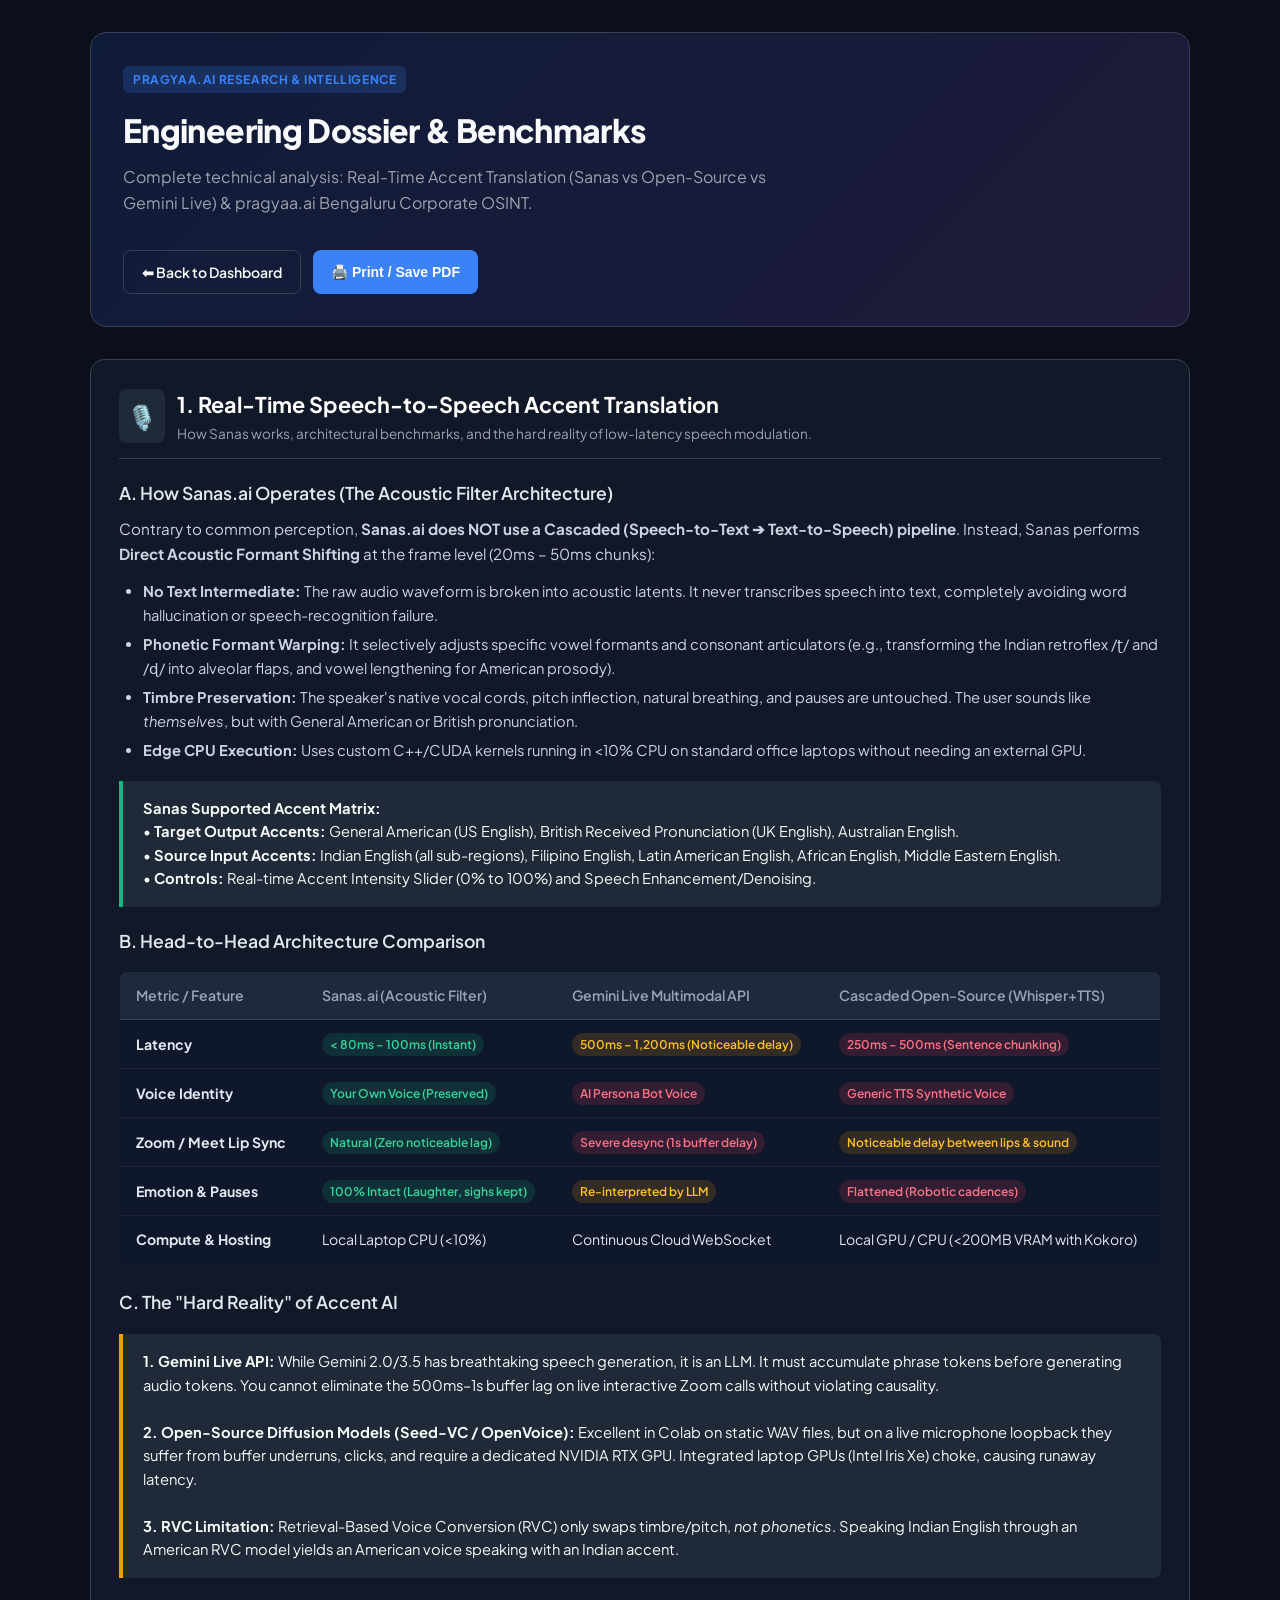
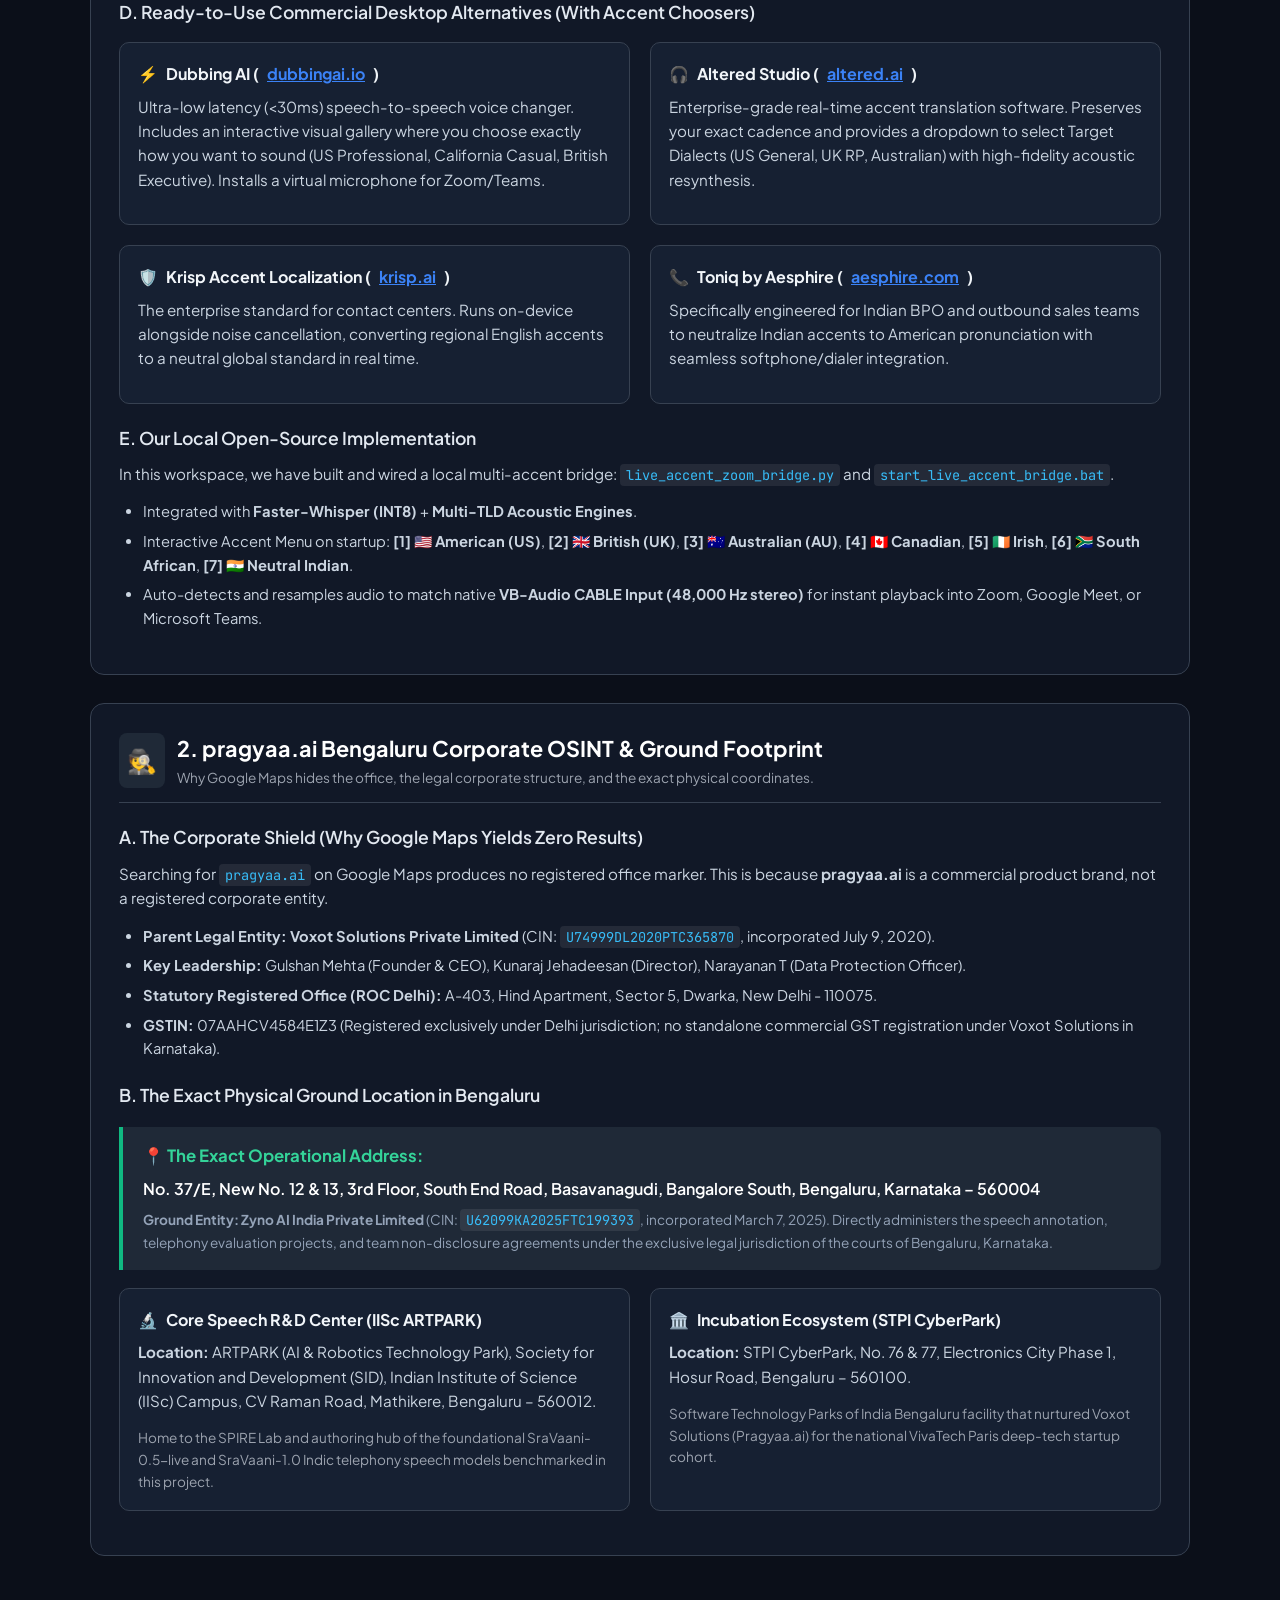
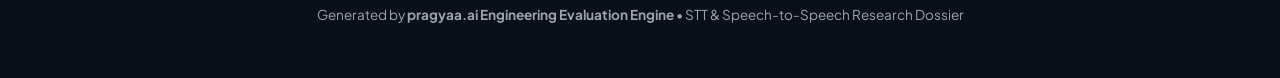
==== pragyaa_dashboard/static/research_dossier.html @ 85361247 "docs: integrate accent translation research and pragyaa.ai bengaluru OSINT dossier into dashboard" ====
<!DOCTYPE html>
<html lang="en">
<head>
    <meta charset="UTF-8">
    <meta name="viewport" content="width=device-width, initial-scale=1.0">
    <title>Comprehensive AI Speech Research Dossier | pragyaa.ai</title>
    <link href="https://fonts.googleapis.com/css2?family=Plus+Jakarta+Sans:wght@400;500;600;700;800&family=JetBrains+Mono:wght@400;500;600&display=swap" rel="stylesheet">
    <style>
        :root {
            --bg-page: #0b0f19;
            --bg-card: #111827;
            --bg-card-sub: #1f2937;
            --border: #374151;
            --border-accent: #2563eb;
            --text-main: #f9fafb;
            --text-muted: #9ca3af;
            --accent-blue: #3b82f6;
            --accent-emerald: #10b981;
            --accent-amber: #f59e0b;
            --accent-rose: #f43f5e;
            --accent-purple: #8b5cf6;
            --font-sans: 'Plus Jakarta Sans', sans-serif;
            --font-mono: 'JetBrains Mono', monospace;
        }

        * { box-sizing: border-box; margin: 0; padding: 0; }
        body {
            background-color: var(--bg-page);
            color: var(--text-main);
            font-family: var(--font-sans);
            line-height: 1.6;
            padding: 32px 20px;
        }

        .container {
            max-width: 1100px;
            margin: 0 auto;
        }

        .header-box {
            background: linear-gradient(135deg, rgba(37,99,235,0.15) 0%, rgba(139,92,246,0.15) 100%);
            border: 1px solid var(--border);
            border-radius: 16px;
            padding: 32px;
            margin-bottom: 32px;
            display: flex;
            justify-content: space-between;
            align-items: flex-start;
            flex-wrap: wrap;
            gap: 20px;
        }

        .title-badge {
            display: inline-block;
            background: rgba(59,130,246,0.2);
            color: var(--accent-blue);
            font-size: 0.75rem;
            font-weight: 700;
            padding: 4px 10px;
            border-radius: 6px;
            text-transform: uppercase;
            letter-spacing: 0.05em;
            margin-bottom: 12px;
        }

        h1 {
            font-size: 2rem;
            font-weight: 800;
            letter-spacing: -0.02em;
            margin-bottom: 8px;
        }

        .subtitle {
            color: var(--text-muted);
            font-size: 1rem;
            max-width: 700px;
        }

        .actions-btn {
            display: inline-flex;
            gap: 12px;
        }

        .btn {
            padding: 10px 18px;
            border-radius: 8px;
            font-size: 0.875rem;
            font-weight: 600;
            text-decoration: none;
            cursor: pointer;
            transition: all 0.2s;
            display: inline-flex;
            align-items: center;
            gap: 6px;
        }

        .btn-primary { background: var(--accent-blue); color: #fff; border: none; }
        .btn-primary:hover { background: #1d4ed8; }
        .btn-outline { background: transparent; color: var(--text-main); border: 1px solid var(--border); }
        .btn-outline:hover { background: var(--bg-card-sub); }

        .section-card {
            background: var(--bg-card);
            border: 1px solid var(--border);
            border-radius: 14px;
            padding: 28px;
            margin-bottom: 28px;
        }

        .section-header {
            display: flex;
            align-items: center;
            gap: 12px;
            margin-bottom: 20px;
            padding-bottom: 14px;
            border-bottom: 1px solid var(--border);
        }

        .section-icon {
            font-size: 1.5rem;
            padding: 8px;
            background: var(--bg-card-sub);
            border-radius: 8px;
        }

        h2 { font-size: 1.35rem; font-weight: 700; color: #fff; }
        h3 { font-size: 1.1rem; font-weight: 600; margin: 20px 0 10px; color: #e2e8f0; }

        p { color: #cbd5e1; font-size: 0.95rem; margin-bottom: 14px; }
        ul, ol { margin-left: 24px; margin-bottom: 16px; color: #cbd5e1; font-size: 0.92rem; }
        li { margin-bottom: 6px; }

        .callout-box {
            background: var(--bg-card-sub);
            border-left: 4px solid var(--accent-blue);
            padding: 16px 20px;
            border-radius: 0 8px 8px 0;
            margin: 18px 0;
            font-size: 0.92rem;
        }
        .callout-box.amber { border-left-color: var(--accent-amber); }
        .callout-box.emerald { border-left-color: var(--accent-emerald); }
        .callout-box.rose { border-left-color: var(--accent-rose); }

        .code-pill {
            font-family: var(--font-mono);
            background: rgba(255,255,255,0.08);
            color: #38bdf8;
            padding: 2px 6px;
            border-radius: 4px;
            font-size: 0.85rem;
        }

        table {
            width: 100%;
            border-collapse: collapse;
            font-size: 0.88rem;
            margin: 16px 0 24px;
            background: #0f172a;
            border-radius: 8px;
            overflow: hidden;
            border: 1px solid var(--border);
        }

        th {
            background: #1e293b;
            color: #94a3b8;
            font-weight: 600;
            text-align: left;
            padding: 12px 16px;
            border-bottom: 1px solid var(--border);
        }

        td {
            padding: 12px 16px;
            border-bottom: 1px solid rgba(255,255,255,0.05);
            color: #e2e8f0;
        }

        tr:last-child td { border-bottom: none; }
        tr:hover td { background: rgba(255,255,255,0.02); }

        .badge-pill {
            display: inline-block;
            font-size: 0.75rem;
            font-weight: 600;
            padding: 2px 8px;
            border-radius: 12px;
        }
        .badge-pill.green { background: rgba(16,185,129,0.15); color: #34d399; }
        .badge-pill.blue { background: rgba(59,130,246,0.15); color: #60a5fa; }
        .badge-pill.amber { background: rgba(245,158,11,0.15); color: #fbbf24; }
        .badge-pill.rose { background: rgba(244,63,94,0.15); color: #fb7185; }

        .grid-2 {
            display: grid;
            grid-template-columns: 1fr 1fr;
            gap: 20px;
            margin: 16px 0;
        }

        @media (max-width: 768px) {
            .grid-2 { grid-template-columns: 1fr; }
            .header-box { flex-direction: column; }
        }

        .mini-card {
            background: #162032;
            border: 1px solid var(--border);
            border-radius: 10px;
            padding: 18px;
        }

        .mini-card h4 {
            font-size: 1rem;
            color: #f1f5f9;
            margin-bottom: 8px;
            display: flex;
            align-items: center;
            gap: 8px;
        }
    </style>
</head>
<body>
    <div class="container">
        <!-- Header -->
        <header class="header-box">
            <div>
                <span class="title-badge">pragyaa.ai Research & Intelligence</span>
                <h1>Engineering Dossier & Benchmarks</h1>
                <p class="subtitle">Complete technical analysis: Real-Time Accent Translation (Sanas vs Open-Source vs Gemini Live) & pragyaa.ai Bengaluru Corporate OSINT.</p>
            </div>
            <div class="actions-btn">
                <a href="/" class="btn btn-outline">⬅ Back to Dashboard</a>
                <button onclick="window.print()" class="btn btn-primary">🖨️ Print / Save PDF</button>
            </div>
        </header>

        <!-- SECTION 1: REAL-TIME ACCENT TRANSLATION -->
        <article class="section-card" id="accent-translation">
            <div class="section-header">
                <span class="section-icon">🎙️</span>
                <div>
                    <h2>1. Real-Time Speech-to-Speech Accent Translation</h2>
                    <p style="margin:0; font-size:0.85rem; color:var(--text-muted);">How Sanas works, architectural benchmarks, and the hard reality of low-latency speech modulation.</p>
                </div>
            </div>

            <h3>A. How Sanas.ai Operates (The Acoustic Filter Architecture)</h3>
            <p>
                Contrary to common perception, <b>Sanas.ai does NOT use a Cascaded (Speech-to-Text ➔ Text-to-Speech) pipeline</b>. 
                Instead, Sanas performs <b>Direct Acoustic Formant Shifting</b> at the frame level (20ms – 50ms chunks):
            </p>
            <ul>
                <li><b>No Text Intermediate:</b> The raw audio waveform is broken into acoustic latents. It never transcribes speech into text, completely avoiding word hallucination or speech-recognition failure.</li>
                <li><b>Phonetic Formant Warping:</b> It selectively adjusts specific vowel formants and consonant articulators (e.g., transforming the Indian retroflex /ʈ/ and /ɖ/ into alveolar flaps, and vowel lengthening for American prosody).</li>
                <li><b>Timbre Preservation:</b> The speaker's native vocal cords, pitch inflection, natural breathing, and pauses are untouched. The user sounds like <i>themselves</i>, but with General American or British pronunciation.</li>
                <li><b>Edge CPU Execution:</b> Uses custom C++/CUDA kernels running in &lt;10% CPU on standard office laptops without needing an external GPU.</li>
            </ul>

            <div class="callout-box emerald">
                <b>Sanas Supported Accent Matrix:</b><br>
                • <b>Target Output Accents:</b> General American (US English), British Received Pronunciation (UK English), Australian English.<br>
                • <b>Source Input Accents:</b> Indian English (all sub-regions), Filipino English, Latin American English, African English, Middle Eastern English.<br>
                • <b>Controls:</b> Real-time Accent Intensity Slider (0% to 100%) and Speech Enhancement/Denoising.
            </div>

            <h3>B. Head-to-Head Architecture Comparison</h3>
            <table>
                <thead>
                    <tr>
                        <th>Metric / Feature</th>
                        <th>Sanas.ai (Acoustic Filter)</th>
                        <th>Gemini Live Multimodal API</th>
                        <th>Cascaded Open-Source (Whisper+TTS)</th>
                    </tr>
                </thead>
                <tbody>
                    <tr>
                        <td><b>Latency</b></td>
                        <td><span class="badge-pill green">&lt; 80ms – 100ms (Instant)</span></td>
                        <td><span class="badge-pill amber">500ms – 1,200ms (Noticeable delay)</span></td>
                        <td><span class="badge-pill rose">250ms – 500ms (Sentence chunking)</span></td>
                    </tr>
                    <tr>
                        <td><b>Voice Identity</b></td>
                        <td><span class="badge-pill green">Your Own Voice (Preserved)</span></td>
                        <td><span class="badge-pill rose">AI Persona Bot Voice</span></td>
                        <td><span class="badge-pill rose">Generic TTS Synthetic Voice</span></td>
                    </tr>
                    <tr>
                        <td><b>Zoom / Meet Lip Sync</b></td>
                        <td><span class="badge-pill green">Natural (Zero noticeable lag)</span></td>
                        <td><span class="badge-pill rose">Severe desync (1s buffer delay)</span></td>
                        <td><span class="badge-pill amber">Noticeable delay between lips & sound</span></td>
                    </tr>
                    <tr>
                        <td><b>Emotion & Pauses</b></td>
                        <td><span class="badge-pill green">100% Intact (Laughter, sighs kept)</span></td>
                        <td><span class="badge-pill amber">Re-interpreted by LLM</span></td>
                        <td><span class="badge-pill rose">Flattened (Robotic cadences)</span></td>
                    </tr>
                    <tr>
                        <td><b>Compute & Hosting</b></td>
                        <td>Local Laptop CPU (&lt;10%)</td>
                        <td>Continuous Cloud WebSocket</td>
                        <td>Local GPU / CPU (&lt;200MB VRAM with Kokoro)</td>
                    </tr>
                </tbody>
            </table>

            <h3>C. The "Hard Reality" of Accent AI</h3>
            <div class="callout-box amber">
                <b>1. Gemini Live API:</b> While Gemini 2.0/3.5 has breathtaking speech generation, it is an LLM. It must accumulate phrase tokens before generating audio tokens. You cannot eliminate the 500ms–1s buffer lag on live interactive Zoom calls without violating causality.<br><br>
                <b>2. Open-Source Diffusion Models (Seed-VC / OpenVoice):</b> Excellent in Colab on static WAV files, but on a live microphone loopback they suffer from buffer underruns, clicks, and require a dedicated NVIDIA RTX GPU. Integrated laptop GPUs (Intel Iris Xe) choke, causing runaway latency.<br><br>
                <b>3. RVC Limitation:</b> Retrieval-Based Voice Conversion (RVC) only swaps timbre/pitch, <i>not phonetics</i>. Speaking Indian English through an American RVC model yields an American voice speaking with an Indian accent.
            </div>

            <h3>D. Ready-to-Use Commercial Desktop Alternatives (With Accent Choosers)</h3>
            <div class="grid-2">
                <div class="mini-card">
                    <h4><span>⚡</span> Dubbing AI (<a href="https://dubbingai.io" target="_blank" style="color:var(--accent-blue)">dubbingai.io</a>)</h4>
                    <p>Ultra-low latency (&lt;30ms) speech-to-speech voice changer. Includes an interactive visual gallery where you choose exactly how you want to sound (US Professional, California Casual, British Executive). Installs a virtual microphone for Zoom/Teams.</p>
                </div>
                <div class="mini-card">
                    <h4><span>🎧</span> Altered Studio (<a href="https://altered.ai" target="_blank" style="color:var(--accent-blue)">altered.ai</a>)</h4>
                    <p>Enterprise-grade real-time accent translation software. Preserves your exact cadence and provides a dropdown to select Target Dialects (US General, UK RP, Australian) with high-fidelity acoustic resynthesis.</p>
                </div>
                <div class="mini-card">
                    <h4><span>🛡️</span> Krisp Accent Localization (<a href="https://krisp.ai" target="_blank" style="color:var(--accent-blue)">krisp.ai</a>)</h4>
                    <p>The enterprise standard for contact centers. Runs on-device alongside noise cancellation, converting regional English accents to a neutral global standard in real time.</p>
                </div>
                <div class="mini-card">
                    <h4><span>📞</span> Toniq by Aesphire (<a href="https://aesphire.com" target="_blank" style="color:var(--accent-blue)">aesphire.com</a>)</h4>
                    <p>Specifically engineered for Indian BPO and outbound sales teams to neutralize Indian accents to American pronunciation with seamless softphone/dialer integration.</p>
                </div>
            </div>

            <h3>E. Our Local Open-Source Implementation</h3>
            <p>
                In this workspace, we have built and wired a local multi-accent bridge: 
                <span class="code-pill">live_accent_zoom_bridge.py</span> and <span class="code-pill">start_live_accent_bridge.bat</span>.
            </p>
            <ul>
                <li>Integrated with <b>Faster-Whisper (INT8)</b> + <b>Multi-TLD Acoustic Engines</b>.</li>
                <li>Interactive Accent Menu on startup: <b>[1] 🇺🇸 American (US)</b>, <b>[2] 🇬🇧 British (UK)</b>, <b>[3] 🇦🇺 Australian (AU)</b>, <b>[4] 🇨🇦 Canadian</b>, <b>[5] 🇮🇪 Irish</b>, <b>[6] 🇿🇦 South African</b>, <b>[7] 🇮🇳 Neutral Indian</b>.</li>
                <li>Auto-detects and resamples audio to match native <b>VB-Audio CABLE Input (48,000 Hz stereo)</b> for instant playback into Zoom, Google Meet, or Microsoft Teams.</li>
            </ul>
        </article>

        <!-- SECTION 2: PRAGYAA.AI OSINT & BENGALURU FOOTPRINT -->
        <article class="section-card" id="pragyaa-investigation">
            <div class="section-header">
                <span class="section-icon">🕵️</span>
                <div>
                    <h2>2. pragyaa.ai Bengaluru Corporate OSINT & Ground Footprint</h2>
                    <p style="margin:0; font-size:0.85rem; color:var(--text-muted);">Why Google Maps hides the office, the legal corporate structure, and the exact physical coordinates.</p>
                </div>
            </div>

            <h3>A. The Corporate Shield (Why Google Maps Yields Zero Results)</h3>
            <p>
                Searching for <span class="code-pill">pragyaa.ai</span> on Google Maps produces no registered office marker. 
                This is because <b>pragyaa.ai</b> is a commercial product brand, not a registered corporate entity.
            </p>
            <ul>
                <li><b>Parent Legal Entity:</b> <b>Voxot Solutions Private Limited</b> (CIN: <span class="code-pill">U74999DL2020PTC365870</span>, incorporated July 9, 2020).</li>
                <li><b>Key Leadership:</b> Gulshan Mehta (Founder & CEO), Kunaraj Jehadeesan (Director), Narayanan T (Data Protection Officer).</li>
                <li><b>Statutory Registered Office (ROC Delhi):</b> A-403, Hind Apartment, Sector 5, Dwarka, New Delhi - 110075.</li>
                <li><b>GSTIN:</b> 07AAHCV4584E1Z3 (Registered exclusively under Delhi jurisdiction; no standalone commercial GST registration under Voxot Solutions in Karnataka).</li>
            </ul>

            <h3>B. The Exact Physical Ground Location in Bengaluru</h3>
            <div class="callout-box emerald">
                <h4 style="color:#34d399; margin-bottom:6px; font-size:1.05rem;">📍 The Exact Operational Address:</h4>
                <p style="font-size:1rem; color:#fff; font-weight:600; margin-bottom:8px;">
                    No. 37/E, New No. 12 & 13, 3rd Floor, South End Road, Basavanagudi, Bangalore South, Bengaluru, Karnataka – 560004
                </p>
                <p style="font-size:0.85rem; color:#94a3b8; margin:0;">
                    <b>Ground Entity:</b> <b>Zyno AI India Private Limited</b> (CIN: <span class="code-pill">U62099KA2025FTC199393</span>, incorporated March 7, 2025). 
                    Directly administers the speech annotation, telephony evaluation projects, and team non-disclosure agreements under the exclusive legal jurisdiction of the courts of Bengaluru, Karnataka.
                </p>
            </div>

            <div class="grid-2">
                <div class="mini-card">
                    <h4><span>🔬</span> Core Speech R&D Center (IISc ARTPARK)</h4>
                    <p><b>Location:</b> ARTPARK (AI & Robotics Technology Park), Society for Innovation and Development (SID), Indian Institute of Science (IISc) Campus, CV Raman Road, Mathikere, Bengaluru – 560012.</p>
                    <p style="font-size:0.85rem; color:var(--text-muted); margin:0;">Home to the SPIRE Lab and authoring hub of the foundational SraVaani-0.5-live and SraVaani-1.0 Indic telephony speech models benchmarked in this project.</p>
                </div>
                <div class="mini-card">
                    <h4><span>🏛️</span> Incubation Ecosystem (STPI CyberPark)</h4>
                    <p><b>Location:</b> STPI CyberPark, No. 76 & 77, Electronics City Phase 1, Hosur Road, Bengaluru – 560100.</p>
                    <p style="font-size:0.85rem; color:var(--text-muted); margin:0;">Software Technology Parks of India Bengaluru facility that nurtured Voxot Solutions (Pragyaa.ai) for the national VivaTech Paris deep-tech startup cohort.</p>
                </div>
            </div>
        </article>

        <!-- Footer -->
        <footer style="text-align:center; padding: 20px; color: var(--text-muted); font-size: 0.85rem;">
            Generated by <b>pragyaa.ai Engineering Evaluation Engine</b> • STT & Speech-to-Speech Research Dossier
        </footer>
    </div>
</body>
</html>
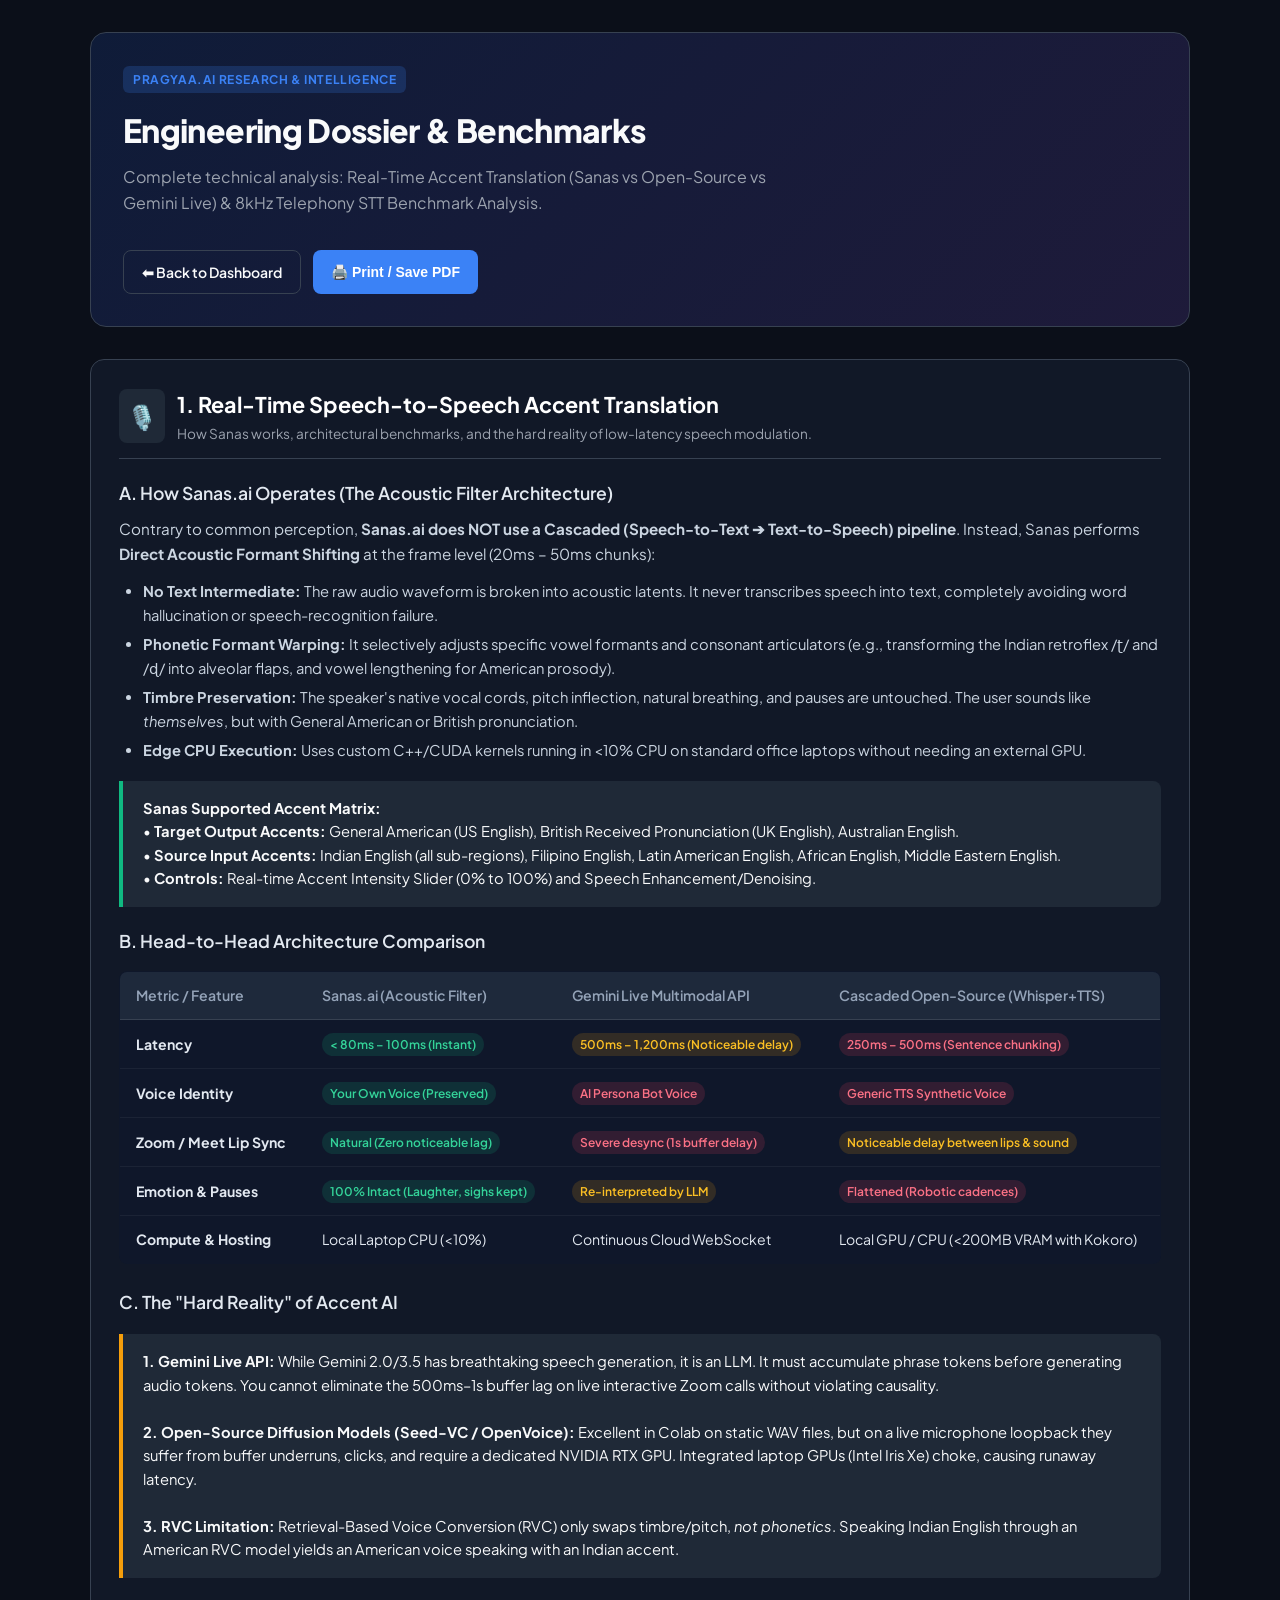
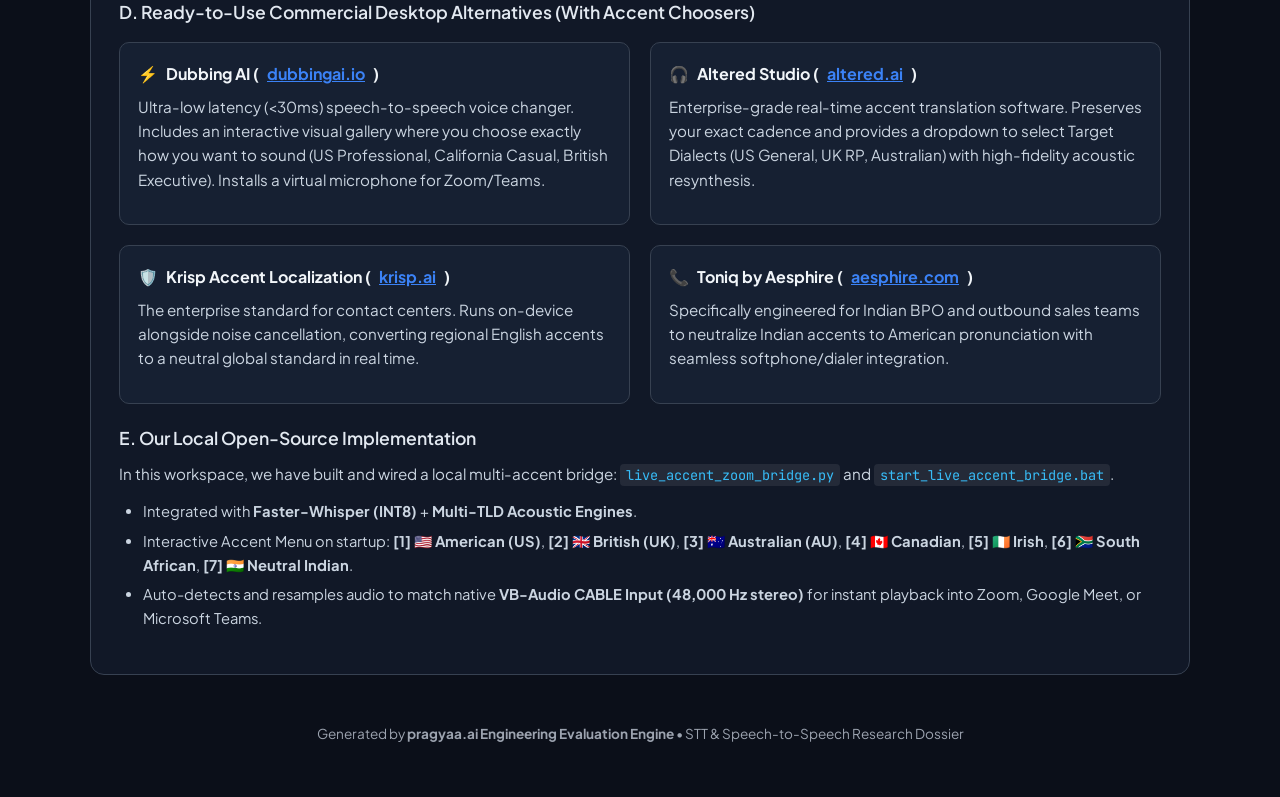
==== commit a004539d: "Remove corporate OSINT section from dashboard and research dossier" ====
--- a/pragyaa_dashboard/static/research_dossier.html
+++ b/pragyaa_dashboard/static/research_dossier.html
@@ -228,7 +228,7 @@
             <div>
                 <span class="title-badge">pragyaa.ai Research & Intelligence</span>
                 <h1>Engineering Dossier & Benchmarks</h1>
-                <p class="subtitle">Complete technical analysis: Real-Time Accent Translation (Sanas vs Open-Source vs Gemini Live) & pragyaa.ai Bengaluru Corporate OSINT.</p>
+                <p class="subtitle">Complete technical analysis: Real-Time Accent Translation (Sanas vs Open-Source vs Gemini Live) & 8kHz Telephony STT Benchmark Analysis.</p>
             </div>
             <div class="actions-btn">
                 <a href="/" class="btn btn-outline">⬅ Back to Dashboard</a>
@@ -348,54 +348,6 @@
             </ul>
         </article>
 
-        <!-- SECTION 2: PRAGYAA.AI OSINT & BENGALURU FOOTPRINT -->
-        <article class="section-card" id="pragyaa-investigation">
-            <div class="section-header">
-                <span class="section-icon">🕵️</span>
-                <div>
-                    <h2>2. pragyaa.ai Bengaluru Corporate OSINT & Ground Footprint</h2>
-                    <p style="margin:0; font-size:0.85rem; color:var(--text-muted);">Why Google Maps hides the office, the legal corporate structure, and the exact physical coordinates.</p>
-                </div>
-            </div>
-
-            <h3>A. The Corporate Shield (Why Google Maps Yields Zero Results)</h3>
-            <p>
-                Searching for <span class="code-pill">pragyaa.ai</span> on Google Maps produces no registered office marker. 
-                This is because <b>pragyaa.ai</b> is a commercial product brand, not a registered corporate entity.
-            </p>
-            <ul>
-                <li><b>Parent Legal Entity:</b> <b>Voxot Solutions Private Limited</b> (CIN: <span class="code-pill">U74999DL2020PTC365870</span>, incorporated July 9, 2020).</li>
-                <li><b>Key Leadership:</b> Gulshan Mehta (Founder & CEO), Kunaraj Jehadeesan (Director), Narayanan T (Data Protection Officer).</li>
-                <li><b>Statutory Registered Office (ROC Delhi):</b> A-403, Hind Apartment, Sector 5, Dwarka, New Delhi - 110075.</li>
-                <li><b>GSTIN:</b> 07AAHCV4584E1Z3 (Registered exclusively under Delhi jurisdiction; no standalone commercial GST registration under Voxot Solutions in Karnataka).</li>
-            </ul>
-
-            <h3>B. The Exact Physical Ground Location in Bengaluru</h3>
-            <div class="callout-box emerald">
-                <h4 style="color:#34d399; margin-bottom:6px; font-size:1.05rem;">📍 The Exact Operational Address:</h4>
-                <p style="font-size:1rem; color:#fff; font-weight:600; margin-bottom:8px;">
-                    No. 37/E, New No. 12 & 13, 3rd Floor, South End Road, Basavanagudi, Bangalore South, Bengaluru, Karnataka – 560004
-                </p>
-                <p style="font-size:0.85rem; color:#94a3b8; margin:0;">
-                    <b>Ground Entity:</b> <b>Zyno AI India Private Limited</b> (CIN: <span class="code-pill">U62099KA2025FTC199393</span>, incorporated March 7, 2025). 
-                    Directly administers the speech annotation, telephony evaluation projects, and team non-disclosure agreements under the exclusive legal jurisdiction of the courts of Bengaluru, Karnataka.
-                </p>
-            </div>
-
-            <div class="grid-2">
-                <div class="mini-card">
-                    <h4><span>🔬</span> Core Speech R&D Center (IISc ARTPARK)</h4>
-                    <p><b>Location:</b> ARTPARK (AI & Robotics Technology Park), Society for Innovation and Development (SID), Indian Institute of Science (IISc) Campus, CV Raman Road, Mathikere, Bengaluru – 560012.</p>
-                    <p style="font-size:0.85rem; color:var(--text-muted); margin:0;">Home to the SPIRE Lab and authoring hub of the foundational SraVaani-0.5-live and SraVaani-1.0 Indic telephony speech models benchmarked in this project.</p>
-                </div>
-                <div class="mini-card">
-                    <h4><span>🏛️</span> Incubation Ecosystem (STPI CyberPark)</h4>
-                    <p><b>Location:</b> STPI CyberPark, No. 76 & 77, Electronics City Phase 1, Hosur Road, Bengaluru – 560100.</p>
-                    <p style="font-size:0.85rem; color:var(--text-muted); margin:0;">Software Technology Parks of India Bengaluru facility that nurtured Voxot Solutions (Pragyaa.ai) for the national VivaTech Paris deep-tech startup cohort.</p>
-                </div>
-            </div>
-        </article>
-
         <!-- Footer -->
         <footer style="text-align:center; padding: 20px; color: var(--text-muted); font-size: 0.85rem;">
             Generated by <b>pragyaa.ai Engineering Evaluation Engine</b> • STT & Speech-to-Speech Research Dossier
